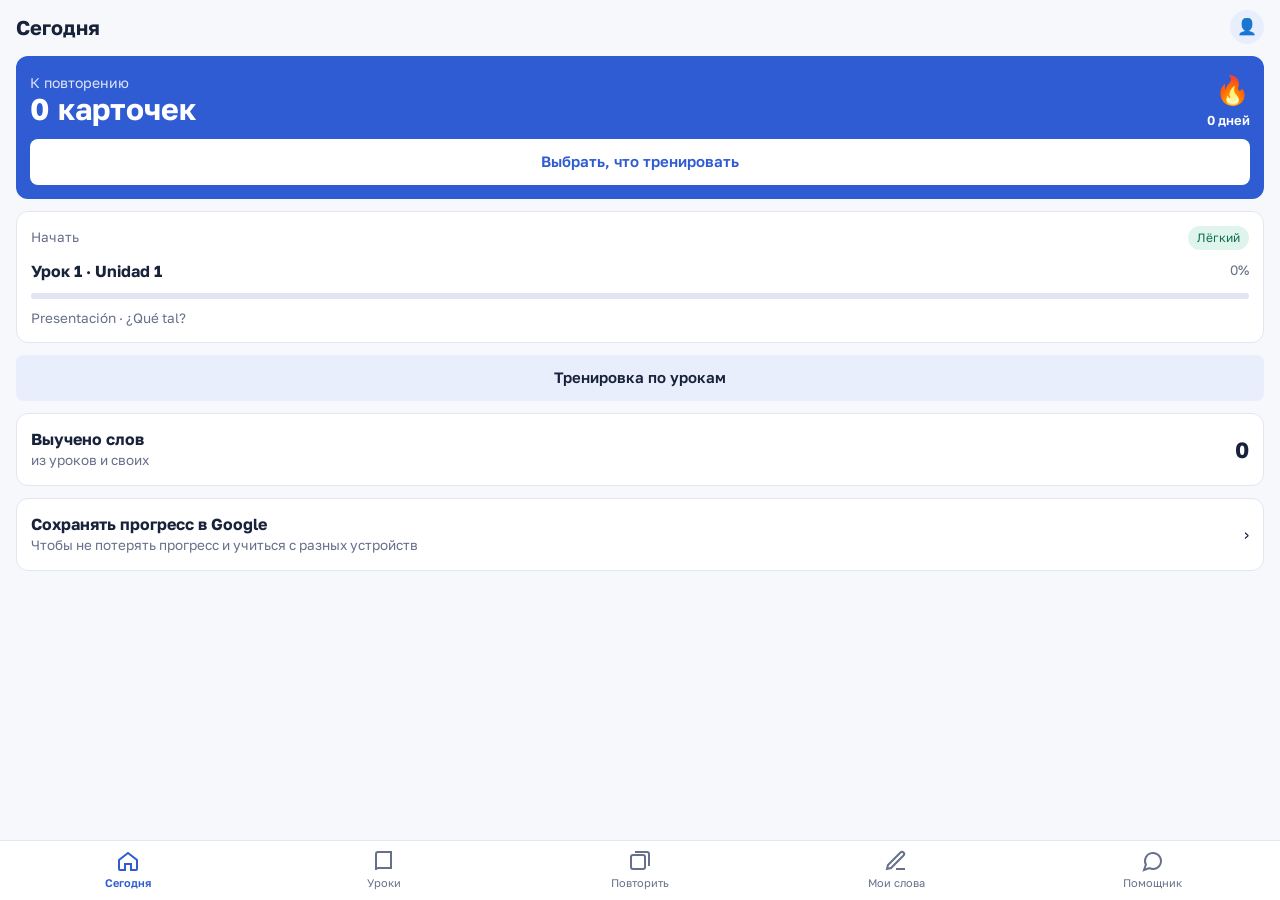
==== index.html @ 5d2f2ce5 "Еспаньола: PWA по учебнику Español Actual (Unidad 1) Co-Authored-By: Claude Opus 5.5 <noreply@anthro" ====
<!doctype html>
<html lang="ru" data-style="b">
<head>
<meta charset="utf-8">
<meta name="viewport" content="width=device-width,initial-scale=1,viewport-fit=cover">
<title>Еспаньола</title>
<meta name="description" content="Испанский по учебнику «Español Actual. Начальный курс»">
<meta name="theme-color" content="#2f5bd3">
<link rel="manifest" href="manifest.webmanifest">
<link rel="icon" href="icons/icon-192.png">
<link rel="apple-touch-icon" href="icons/icon-192.png">
<link rel="preconnect" href="https://fonts.googleapis.com">
<link rel="stylesheet" href="https://fonts.googleapis.com/css2?family=Unbounded:wght@500;700&family=Golos+Text:wght@400;500;600;700&display=swap">
<link rel="stylesheet" href="css/app.css">
</head>
<body>
<header class="top">
  <button class="back" id="back" aria-label="Назад" hidden>
    <svg viewBox="0 0 24 24" fill="none" stroke="currentColor" stroke-width="2.2"><path d="M15 18l-6-6 6-6"/></svg>
  </button>
  <h1 id="title">Еспаньола</h1>
  <span id="syncDot" class="sync-dot" title="Синхронизация"></span>
  <button class="ava" id="ava" aria-label="Профиль">?</button>
</header>

<main id="view" tabindex="-1"></main>

<nav class="tabs" role="tablist">
  <a href="#/today" data-tab="today"><svg viewBox="0 0 24 24" fill="none" stroke="currentColor" stroke-width="2"><path d="M3 11l9-7 9 7v9a1 1 0 0 1-1 1h-5v-6H9v6H4a1 1 0 0 1-1-1z"/></svg>Сегодня</a>
  <a href="#/lessons" data-tab="lessons"><svg viewBox="0 0 24 24" fill="none" stroke="currentColor" stroke-width="2"><path d="M4 5a2 2 0 0 1 2-2h13v16H6a2 2 0 0 0-2 2z"/><path d="M4 21V5"/></svg>Уроки</a>
  <a href="#/review" data-tab="review"><svg viewBox="0 0 24 24" fill="none" stroke="currentColor" stroke-width="2"><rect x="3" y="6" width="14" height="14" rx="2"/><path d="M7 3h12a2 2 0 0 1 2 2v12"/></svg>Повторить</a>
  <a href="#/my" data-tab="my"><svg viewBox="0 0 24 24" fill="none" stroke="currentColor" stroke-width="2"><path d="M12 20h9"/><path d="M16.5 3.5a2.1 2.1 0 0 1 3 3L7 19l-4 1 1-4z"/></svg>Мои слова</a>
  <a href="#/ai" data-tab="ai"><svg viewBox="0 0 24 24" fill="none" stroke="currentColor" stroke-width="2"><path d="M21 12a8 8 0 0 1-11.6 7.1L4 21l1.9-5.4A8 8 0 1 1 21 12z"/></svg>Помощник</a>
</nav>

<div id="toast" class="toast" role="status" aria-live="polite"></div>

<script src="config.js"></script>
<script type="module" src="js/main.js"></script>
</body>
</html>
---- css/app.css ----
/* Еспаньола — три стиля: a «Сиеста», b «Тетрадь», c «Азулежу» */
:root{
  --display:"Unbounded","Golos Text",system-ui,sans-serif;
  --body:"Golos Text",system-ui,-apple-system,"Segoe UI",Roboto,sans-serif;
  --ok:#16a37f; --bad:#d6372b; --warn:#d98a00;
}
html[data-style="a"]{--bg:#fffaf0;--fg:#2a1d14;--mut:#7d6a5a;--card:#ffffff;--line:#f0e2c8;--acc:#d6372b;--acc2:#f5b301;--soft:#fff0c2;--on-acc:#fff;--head:var(--display);--r:18px;color-scheme:light}
html[data-style="b"]{--bg:#f6f8fc;--fg:#18223a;--mut:#66708a;--card:#ffffff;--line:#e1e6f0;--acc:#2f5bd3;--acc2:#16a37f;--soft:#e8eefc;--on-acc:#fff;--head:var(--body);--r:12px;color-scheme:light}
html[data-style="c"]{--bg:#0f1a2e;--fg:#eef2fa;--mut:#9aa8c4;--card:#18263f;--line:#26375a;--acc:#ffb547;--acc2:#5ec2e6;--soft:#1f3150;--on-acc:#1a1206;--head:var(--display);--r:16px;--ok:#3ccf9e;--bad:#ff6b5e;color-scheme:dark}
html[data-style="c"] body{background-image:radial-gradient(circle at 10px 10px,rgba(94,194,230,.06) 3px,transparent 4px);background-size:20px 20px}

*{box-sizing:border-box}
html,body{margin:0;height:100%}
body{background:var(--bg);color:var(--fg);font-family:var(--body);font-size:16px;line-height:1.45;-webkit-tap-highlight-color:transparent;display:flex;flex-direction:column;overflow:hidden}
button,input,textarea,select{font:inherit;color:inherit}
a{color:var(--acc)}
[hidden]{display:none!important}

.top{display:flex;align-items:center;gap:8px;padding:calc(env(safe-area-inset-top,0px) + 10px) 16px 8px;background:var(--bg)}
.top h1{flex:1;margin:0;font-family:var(--head);font-size:20px;font-weight:700;white-space:nowrap;overflow:hidden;text-overflow:ellipsis}
.back{border:0;background:none;padding:4px;margin-left:-6px;width:34px;height:34px;color:var(--fg);cursor:pointer}
.back svg{width:24px;height:24px}
.ava{width:34px;height:34px;border-radius:50%;border:0;background:var(--soft);color:var(--acc);font-weight:700;cursor:pointer;overflow:hidden;padding:0;flex:none}
.ava img{width:100%;height:100%;object-fit:cover}
.sync-dot{width:8px;height:8px;border-radius:50%;background:transparent;flex:none}
.sync-dot.on{background:var(--ok)}.sync-dot.busy{background:var(--warn)}.sync-dot.err{background:var(--bad)}

main{flex:1;overflow-y:auto;padding:4px 16px 24px;display:flex;flex-direction:column;gap:12px;outline:none;-webkit-overflow-scrolling:touch}
main>*{flex:none}

.tabs{display:grid;grid-template-columns:repeat(5,1fr);border-top:1px solid var(--line);background:var(--card);padding-bottom:env(safe-area-inset-bottom,0px)}
.tabs a{font-size:11px;color:var(--mut);text-decoration:none;padding:8px 0 9px;display:grid;justify-items:center;gap:2px}
.tabs a.on{color:var(--acc);font-weight:600}
.tabs svg{width:24px;height:24px}

.c{background:var(--card);border:1px solid var(--line);border-radius:var(--r);padding:14px}
.c.tight{padding:10px 12px}
.stack{display:grid;gap:10px}
.hero{background:var(--acc);color:var(--on-acc);border:0}
.hero .big{font-family:var(--head);font-size:30px;font-weight:700;line-height:1.1}
.hero .btn{background:var(--card);color:var(--acc)}
.row{display:flex;justify-content:space-between;align-items:center;gap:8px}
.row.start{justify-content:flex-start}
.grow{flex:1;min-width:0}
.mut{color:var(--mut);font-size:13.5px}
.small{font-size:13px}
h2{font-family:var(--head);font-size:17px;margin:8px 0 0;font-weight:700}
h3{font-size:15px;margin:0}
.sec-title{font-size:12px;letter-spacing:.06em;text-transform:uppercase;color:var(--mut);margin:6px 2px -4px}

.btn{display:block;text-align:center;text-decoration:none;font-weight:600;font-size:15px;border:0;border-radius:calc(var(--r) - 4px);padding:12px 14px;background:var(--acc);color:var(--on-acc);cursor:pointer;width:100%}
.btn.ghost{background:var(--soft);color:var(--fg)}
.btn.line{background:transparent;border:1px solid var(--line);color:var(--fg)}
.btn.sm{width:auto;display:inline-block;padding:8px 12px;font-size:14px}
.btn:disabled{opacity:.5}
.btns{display:flex;gap:8px;flex-wrap:wrap}
.btns>.btn{flex:1}

.bar{height:6px;border-radius:3px;background:var(--line);overflow:hidden}
.bar i{display:block;height:100%;background:var(--acc2);transition:width .3s}
.chip{display:inline-block;font-size:12px;padding:3px 9px;border-radius:999px;background:var(--soft);color:var(--mut);white-space:nowrap;border:0}
button.chip{cursor:pointer}
.chip.on{background:var(--acc);color:var(--on-acc)}
.chip.lvl0{background:#dff5ec;color:#0c6b52}.chip.lvl1{background:#fff1cc;color:#8a5a00}.chip.lvl2{background:#fde2df;color:#a3261c}
html[data-style="c"] .chip.lvl0{background:#173f3a;color:#7fe3c1}html[data-style="c"] .chip.lvl1{background:#3d3218;color:#ffd47a}html[data-style="c"] .chip.lvl2{background:#47201f;color:#ff9c92}

.lesson{display:grid;grid-template-columns:40px 1fr auto;gap:12px;align-items:center;text-decoration:none;color:inherit}
.num{width:40px;height:40px;border-radius:10px;background:var(--soft);display:grid;place-items:center;font-weight:700;font-family:var(--head);color:var(--acc)}
.lesson.empty{opacity:.55}

.seg{display:flex;background:var(--soft);border-radius:999px;padding:3px;gap:2px}
.seg button{flex:1;text-align:center;font-size:13.5px;padding:7px 0;border-radius:999px;border:0;background:none;cursor:pointer;color:var(--fg)}
.seg button.on{background:var(--card);font-weight:600;box-shadow:0 1px 2px rgba(0,0,0,.08)}

.word-row{display:flex;align-items:center;gap:10px;padding:9px 0;border-top:1px solid var(--line)}
.word-row:first-child{border-top:0}
.word-row .es{font-weight:600}
.word-row .ru{color:var(--mut);font-size:14px}
.word-row .thumb{width:40px;height:40px;border-radius:8px;object-fit:cover;flex:none;background:var(--soft)}
.ic{display:inline-grid;place-items:center;width:36px;height:36px;border-radius:50%;background:var(--soft);font-size:16px;border:0;cursor:pointer;flex:none;text-decoration:none;color:var(--fg)}
.ic.on{background:var(--acc);color:var(--on-acc)}
.ic.rec{background:var(--bad);color:#fff;animation:pulse 1s infinite}
@keyframes pulse{50%{opacity:.6}}
.icons{display:flex;gap:6px}
.g{font-size:11px;color:var(--mut);margin-left:4px;font-weight:400}

table.gt{border-collapse:collapse;width:100%;font-size:14px}
table.gt td{border:1px solid var(--line);padding:6px 8px;vertical-align:top}
table.gt tr:first-child td{background:var(--soft);font-weight:600}
.scroll-x{overflow-x:auto}
ul.pts{margin:6px 0 0;padding-left:18px}
ul.pts li{margin:3px 0}
.ex-list{display:flex;flex-wrap:wrap;gap:6px;margin-top:8px}
.ex-list button{border:1px solid var(--line);background:var(--bg);border-radius:10px;padding:5px 9px;font-size:14px;cursor:pointer;text-align:left}

/* карточка */
.flash{cursor:pointer}
.flash .in{position:relative}
.face{min-height:260px;border-radius:var(--r);background:var(--card);border:1px solid var(--line);display:grid;place-items:center;text-align:center;padding:18px}
.face.fb-back,.flash.flip .face.fb-front{display:none}
.flash.flip .face.fb-back{display:grid;animation:flipIn .3s ease}
@keyframes flipIn{from{transform:rotateX(70deg);opacity:.2}to{transform:none;opacity:1}}
.face img{max-width:100%;max-height:130px;border-radius:10px;margin-bottom:8px}
.word{font-family:var(--head);font-size:28px;font-weight:700;line-height:1.2;word-break:break-word}
.grade{display:grid;grid-template-columns:repeat(3,1fr);gap:8px}
.grade button{font-weight:600;font-size:14px;border-radius:12px;border:1px solid var(--line);background:var(--card);padding:12px 0;cursor:pointer}
.grade button small{display:block;font-weight:400;color:var(--mut);font-size:11.5px}

/* тест */
.q-prompt .listen{width:72px;height:72px;font-size:30px}
.q-prompt{font-family:var(--head);font-size:24px;font-weight:700;text-align:center;line-height:1.25;word-break:break-word}
.q-kind{text-align:center}
.opts{display:grid;gap:8px}
.opts.pics{grid-template-columns:1fr 1fr}
.opt{border:1px solid var(--line);border-radius:12px;padding:13px 12px;background:var(--card);font-size:15.5px;text-align:left;cursor:pointer;width:100%}
.opt img{width:100%;height:110px;object-fit:cover;border-radius:8px;display:block}
.opt.ok{border-color:var(--ok);box-shadow:0 0 0 2px var(--ok) inset}
.opt.bad{border-color:var(--bad);box-shadow:0 0 0 2px var(--bad) inset}
.inp{width:100%;border:1px solid var(--line);border-radius:12px;padding:13px 12px;background:var(--card);font-size:17px}
.inp:focus{outline:2px solid var(--acc);outline-offset:0}
textarea.inp{min-height:120px;font-size:15px;resize:vertical}
.fb{border-radius:12px;padding:10px 12px;font-size:15px}
.fb.ok{background:color-mix(in srgb,var(--ok) 15%,var(--card));}
.fb.bad{background:color-mix(in srgb,var(--bad) 14%,var(--card));}
.fb.almost{background:color-mix(in srgb,var(--warn) 16%,var(--card));}
.tiles{display:flex;flex-wrap:wrap;gap:6px;min-height:46px;padding:6px;border:1px dashed var(--line);border-radius:12px}
.tile{border:1px solid var(--line);background:var(--card);border-radius:10px;padding:7px 10px;font-size:15.5px;cursor:pointer}
.accents{display:flex;gap:6px;flex-wrap:wrap}
.accents button{min-width:36px;padding:6px 0;border-radius:8px;border:1px solid var(--line);background:var(--card);cursor:pointer}

.check{display:flex;align-items:center;gap:10px;padding:8px 0;border-top:1px solid var(--line)}
.check:first-child{border-top:0}
.check input{width:20px;height:20px;accent-color:var(--acc)}

.bubble{padding:10px 12px;border-radius:14px;font-size:15px;max-width:88%;white-space:pre-wrap;word-break:break-word}
.bubble.me{background:var(--acc);color:var(--on-acc);align-self:flex-end}
.bubble.ai{background:var(--card);border:1px solid var(--line);align-self:flex-start}
.chat{display:flex;flex-direction:column;gap:8px}

.toast{position:fixed;left:50%;bottom:calc(76px + env(safe-area-inset-bottom,0px));transform:translateX(-50%) translateY(20px);background:var(--fg);color:var(--bg);padding:10px 14px;border-radius:12px;font-size:14px;opacity:0;pointer-events:none;transition:.25s;max-width:calc(100% - 32px);z-index:10}
.toast.show{opacity:1;transform:translateX(-50%)}
.field{display:grid;gap:4px}
.field label{font-size:13px;color:var(--mut)}
.styles{display:grid;grid-template-columns:repeat(3,1fr);gap:8px}
.styles button{border:1px solid var(--line);border-radius:12px;padding:10px 6px;background:var(--card);cursor:pointer;font-size:13px;display:grid;justify-items:center;gap:6px}
.styles button.on{box-shadow:0 0 0 2px var(--acc) inset}
.sw{width:22px;height:22px;border-radius:50%}
.steps{padding-left:20px;margin:6px 0}
.steps li{margin:6px 0}
code{background:var(--soft);padding:1px 5px;border-radius:5px;font-size:.92em;word-break:break-all}
.empty-note{text-align:center;color:var(--mut);padding:24px 8px}
.credit{font-size:11px;color:var(--mut)}
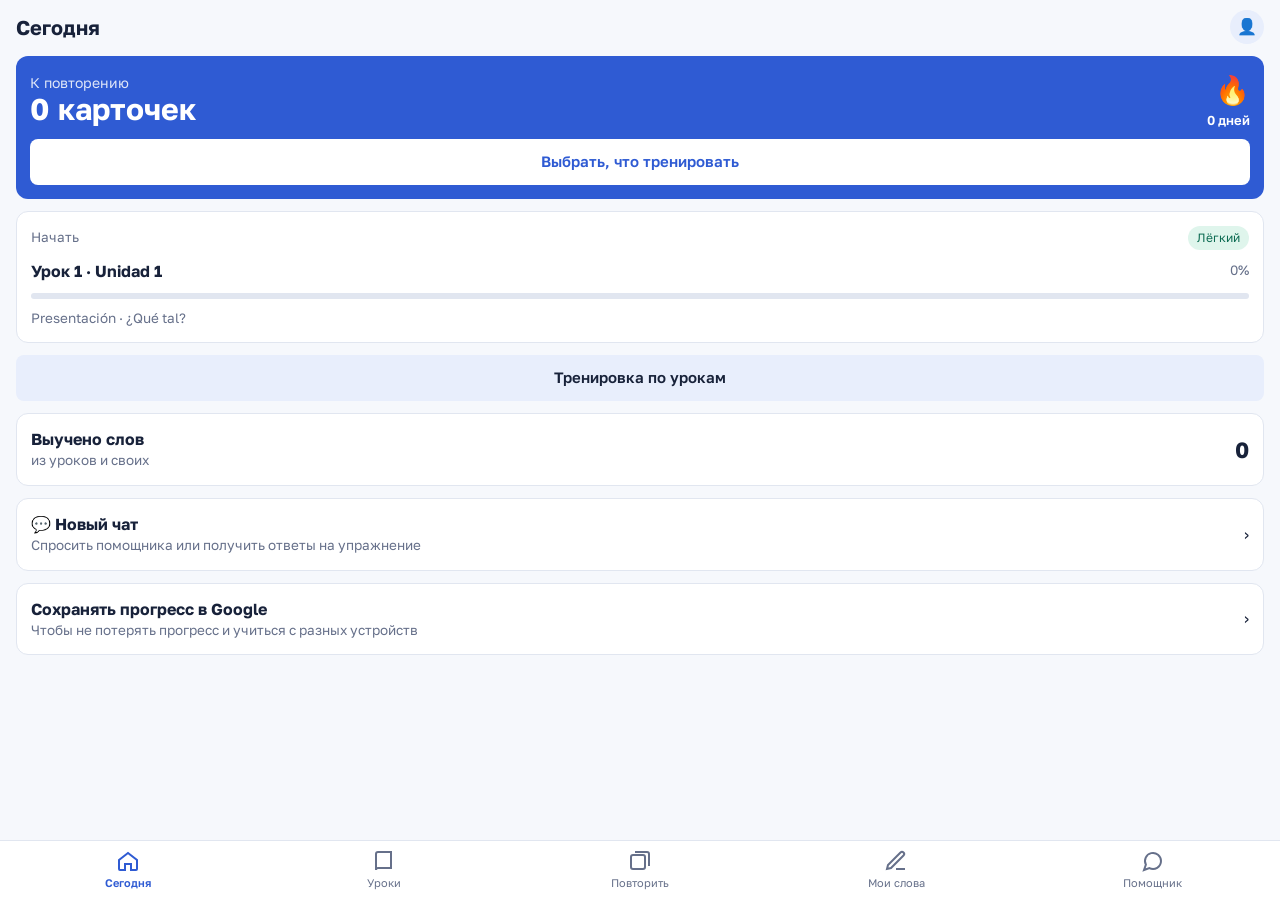
==== commit f3fc4e5b: "Название приложения: espanol.uchit Co-Authored-By: Claude Opus 5.5 <noreply@anthropic.com> Claude-Se" ====
--- a/index.html
+++ b/index.html
@@ -3,7 +3,7 @@
 <head>
 <meta charset="utf-8">
 <meta name="viewport" content="width=device-width,initial-scale=1,viewport-fit=cover">
-<title>Еспаньола</title>
+<title>espanol.uchit</title>
 <meta name="description" content="Испанский по учебнику «Español Actual. Начальный курс»">
 <meta name="theme-color" content="#2f5bd3">
 <link rel="manifest" href="manifest.webmanifest">
@@ -18,7 +18,7 @@
   <button class="back" id="back" aria-label="Назад" hidden>
     <svg viewBox="0 0 24 24" fill="none" stroke="currentColor" stroke-width="2.2"><path d="M15 18l-6-6 6-6"/></svg>
   </button>
-  <h1 id="title">Еспаньола</h1>
+  <h1 id="title">espanol.uchit</h1>
   <span id="syncDot" class="sync-dot" title="Синхронизация"></span>
   <button class="ava" id="ava" aria-label="Профиль">?</button>
 </header>
--- a/css/app.css
+++ b/css/app.css
@@ -1,4 +1,4 @@
-/* Еспаньола — три стиля: a «Сиеста», b «Тетрадь», c «Азулежу» */
+/* Еспаньола — три стиля: a «Сиеста», b «Тетрадь», c «Тёмная» */
 :root{
   --display:"Unbounded","Golos Text",system-ui,sans-serif;
   --body:"Golos Text",system-ui,-apple-system,"Segoe UI",Roboto,sans-serif;
@@ -6,8 +6,9 @@
 }
 html[data-style="a"]{--bg:#fffaf0;--fg:#2a1d14;--mut:#7d6a5a;--card:#ffffff;--line:#f0e2c8;--acc:#d6372b;--acc2:#f5b301;--soft:#fff0c2;--on-acc:#fff;--head:var(--display);--r:18px;color-scheme:light}
 html[data-style="b"]{--bg:#f6f8fc;--fg:#18223a;--mut:#66708a;--card:#ffffff;--line:#e1e6f0;--acc:#2f5bd3;--acc2:#16a37f;--soft:#e8eefc;--on-acc:#fff;--head:var(--body);--r:12px;color-scheme:light}
-html[data-style="c"]{--bg:#0f1a2e;--fg:#eef2fa;--mut:#9aa8c4;--card:#18263f;--line:#26375a;--acc:#ffb547;--acc2:#5ec2e6;--soft:#1f3150;--on-acc:#1a1206;--head:var(--display);--r:16px;--ok:#3ccf9e;--bad:#ff6b5e;color-scheme:dark}
-html[data-style="c"] body{background-image:radial-gradient(circle at 10px 10px,rgba(94,194,230,.06) 3px,transparent 4px);background-size:20px 20px}
+html[data-style="d"]{--bg:#0d0d0d;--fg:#f2f2f2;--mut:#a3a3a3;--card:#1a1a1a;--line:#2c2c2c;--acc:#ffd000;--acc2:#ffb300;--soft:#262626;--on-acc:#111;--head:var(--body);--r:14px;--ok:#7ed37e;--bad:#ff6b5e;color-scheme:dark}
+html[data-style="e"]{--bg:#0d0d0d;--fg:#f2f2f2;--mut:#a3a3a3;--card:#1a1a1a;--line:#2c2c2c;--acc:#e53935;--acc2:#ff7043;--soft:#262626;--on-acc:#fff;--head:var(--body);--r:14px;--ok:#7ed37e;--bad:#ff8a80;color-scheme:dark}
+html[data-style="c"]{--bg:#121212;--fg:#e8eaed;--mut:#9aa0a6;--card:#1e1f20;--line:#2e3033;--acc:#8ab4f8;--acc2:#81c995;--soft:#2a2b2e;--on-acc:#0b1a33;--head:var(--body);--r:14px;--ok:#81c995;--bad:#f28b82;color-scheme:dark}
 
 *{box-sizing:border-box}
 html,body{margin:0;height:100%}
@@ -62,7 +63,7 @@
 button.chip{cursor:pointer}
 .chip.on{background:var(--acc);color:var(--on-acc)}
 .chip.lvl0{background:#dff5ec;color:#0c6b52}.chip.lvl1{background:#fff1cc;color:#8a5a00}.chip.lvl2{background:#fde2df;color:#a3261c}
-html[data-style="c"] .chip.lvl0{background:#173f3a;color:#7fe3c1}html[data-style="c"] .chip.lvl1{background:#3d3218;color:#ffd47a}html[data-style="c"] .chip.lvl2{background:#47201f;color:#ff9c92}
+html[data-style="d"] .chip.lvl0,html[data-style="e"] .chip.lvl0,html[data-style="c"] .chip.lvl0{background:#1e3a2b;color:#81c995}html[data-style="d"] .chip.lvl1,html[data-style="e"] .chip.lvl1,html[data-style="c"] .chip.lvl1{background:#3a3220;color:#fdd663}html[data-style="d"] .chip.lvl2,html[data-style="e"] .chip.lvl2,html[data-style="c"] .chip.lvl2{background:#3c2321;color:#f28b82}
 
 .lesson{display:grid;grid-template-columns:40px 1fr auto;gap:12px;align-items:center;text-decoration:none;color:inherit}
 .num{width:40px;height:40px;border-radius:10px;background:var(--soft);display:grid;place-items:center;font-weight:700;font-family:var(--head);color:var(--acc)}
@@ -142,6 +143,7 @@
 .field{display:grid;gap:4px}
 .field label{font-size:13px;color:var(--mut)}
 .styles{display:grid;grid-template-columns:repeat(3,1fr);gap:8px}
+.styles button{min-width:0}
 .styles button{border:1px solid var(--line);border-radius:12px;padding:10px 6px;background:var(--card);cursor:pointer;font-size:13px;display:grid;justify-items:center;gap:6px}
 .styles button.on{box-shadow:0 0 0 2px var(--acc) inset}
 .sw{width:22px;height:22px;border-radius:50%}
@@ -150,3 +152,83 @@
 code{background:var(--soft);padding:1px 5px;border-radius:5px;font-size:.92em;word-break:break-all}
 .empty-note{text-align:center;color:var(--mut);padding:24px 8px}
 .credit{font-size:11px;color:var(--mut)}
+
+/* ---------- Чат с помощником ---------- */
+main.chatmode{padding:0;gap:0;overflow:hidden}
+.chat-scroll{flex:1 1 auto!important;overflow-y:auto;padding:8px 14px 16px;-webkit-overflow-scrolling:touch;scroll-behavior:auto}
+.chat{gap:14px;min-height:100%}
+.msg{display:flex;gap:10px;align-items:flex-start;animation:msgIn .22s ease-out}
+.msg.me{justify-content:flex-end}
+.msg .bubble.me{border-radius:20px 20px 6px 20px;padding:10px 14px;max-width:84%;font-size:15.5px;line-height:1.4}
+@keyframes msgIn{from{opacity:0;transform:translateY(6px)}to{opacity:1;transform:none}}
+.ai-ava,.chat-logo{flex:none;width:30px;height:30px;border-radius:50%;background:linear-gradient(135deg,var(--acc),var(--acc2));color:var(--on-acc);font:700 11px/30px var(--display);text-align:center;letter-spacing:.02em}
+.ai-body{flex:1;min-width:0}
+.md{font-size:15.5px;line-height:1.55;word-break:break-word}
+.md p{margin:0 0 8px}.md p:last-child{margin-bottom:0}
+.md h4{font-size:16px;margin:12px 0 6px;font-family:var(--head)}
+.md ul,.md ol{margin:4px 0 8px;padding-left:22px}
+.md li{margin:3px 0}
+.md hr{border:0;border-top:1px solid var(--line);margin:10px 0}
+.md pre{background:var(--soft);padding:10px 12px;border-radius:10px;overflow-x:auto;font-size:13.5px;white-space:pre-wrap}
+.md code{word-break:normal}
+.md-table{overflow-x:auto;margin:6px 0 10px;border:1px solid var(--line);border-radius:10px}
+.md table{border-collapse:collapse;width:100%;font-size:14px}
+.md th,.md td{padding:7px 10px;border-bottom:1px solid var(--line);text-align:left;vertical-align:top}
+.md th{background:var(--soft);font-weight:600}
+.md tr:last-child td{border-bottom:0}
+.msg.err .md{color:var(--bad)}
+.msg-acts{display:flex;gap:4px;margin-top:4px}
+.icon-btn{display:inline-flex;align-items:center;gap:5px;border:0;background:none;color:var(--mut);font-size:12.5px;padding:5px 6px;border-radius:8px;cursor:pointer}
+.icon-btn:active{background:var(--soft)}
+.icon-btn svg{width:16px;height:16px}
+.typing{display:flex;gap:4px;padding:11px 4px}
+.typing i{width:7px;height:7px;border-radius:50%;background:var(--mut);animation:dot 1.2s infinite ease-in-out}
+.typing i:nth-child(2){animation-delay:.15s}.typing i:nth-child(3){animation-delay:.3s}
+@keyframes dot{0%,80%,100%{opacity:.25;transform:translateY(0)}40%{opacity:1;transform:translateY(-4px)}}
+.chat-empty{margin:auto 0;display:grid;justify-items:center;text-align:center;gap:8px;padding:20px 4px}
+.chat-empty .chat-logo{width:52px;height:52px;line-height:52px;font-size:16px}
+.chat-empty h2{margin:4px 0 0;font-size:22px}
+.chat-empty>.mut{max-width:320px}
+.sugg-grid{display:grid;grid-template-columns:1fr 1fr;gap:8px;width:100%;margin-top:10px}
+.sugg{text-align:left;border:1px solid var(--line);background:var(--card);border-radius:14px;padding:10px 12px;cursor:pointer;display:grid;gap:3px}
+.sugg b{font-size:13.5px;font-weight:600;line-height:1.3}
+.sugg span{font-size:12px;color:var(--mut)}
+.sugg:active{background:var(--soft)}
+.composer{flex:none;padding:8px 12px 6px;background:var(--bg);border-top:1px solid var(--line)}
+.composer-box{display:flex;align-items:flex-end;gap:8px;background:var(--card);border:1px solid var(--line);border-radius:24px;padding:6px 6px 6px 16px;transition:border-color .15s}
+.composer-box:focus-within{border-color:var(--acc)}
+.composer-box textarea{flex:1;border:0;outline:0;background:none;resize:none;font-size:16px;line-height:1.4;padding:7px 0;max-height:140px}
+.send-btn{flex:none;width:38px;height:38px;border-radius:50%;border:0;background:var(--acc);color:var(--on-acc);display:grid;place-items:center;cursor:pointer;transition:opacity .15s,transform .1s}
+.send-btn svg{width:20px;height:20px}
+.send-btn:disabled{opacity:.35}
+.send-btn:not(:disabled):active{transform:scale(.92)}
+.composer-foot{display:flex;justify-content:space-between;align-items:center;min-height:28px;padding:2px 6px 0}
+.composer-foot .mut{font-size:11.5px}
+.sheet-wrap{position:fixed;inset:0;background:rgba(0,0,0,.4);z-index:20;display:flex;align-items:flex-end;animation:fadeIn .15s}
+.sheet{background:var(--bg);width:100%;max-height:80vh;border-radius:20px 20px 0 0;padding:16px 16px calc(16px + env(safe-area-inset-bottom,0px));display:flex;flex-direction:column;animation:sheetUp .2s ease-out}
+.hist-list{overflow-y:auto;display:grid;gap:6px}
+.hist-item{display:flex;align-items:center;gap:4px;background:var(--card);border:1px solid var(--line);border-radius:12px;padding-right:4px}
+.hist-item.on{border-color:var(--acc)}
+.hist-open{flex:1;min-width:0;text-align:left;border:0;background:none;padding:10px 12px;cursor:pointer;display:grid;gap:2px}
+.hist-open span{white-space:nowrap;overflow:hidden;text-overflow:ellipsis;font-weight:500}
+.hist-open small{color:var(--mut);font-size:12px}
+@keyframes fadeIn{from{opacity:0}}
+@keyframes sheetUp{from{transform:translateY(40px);opacity:.5}}
+
+.me-col{display:grid;justify-items:end;gap:6px;max-width:84%}
+.me-col .bubble.me{max-width:100%}
+.msg-img{max-width:180px;max-height:220px;border-radius:14px;border:1px solid var(--line);object-fit:cover}
+.attach-btn{flex:none;width:38px;height:38px;margin-left:-10px;border-radius:50%;display:grid;place-items:center;color:var(--mut);cursor:pointer}
+.attach-btn:active{background:var(--soft)}
+.attach-btn svg{width:22px;height:22px}
+.attach-prev{display:flex;align-items:center;gap:8px;padding:0 4px 8px}
+.attach-prev img{width:44px;height:44px;border-radius:10px;object-fit:cover;border:1px solid var(--line)}
+.attach-prev span{flex:1}
+html[data-style="c"] .hero{background:#1c2b45;color:var(--fg)}
+html[data-style="d"] .hero{background:#2a2300;color:var(--fg)}html[data-style="e"] .hero{background:#2e1212;color:var(--fg)}
+html[data-style="d"] .hero .btn,html[data-style="e"] .hero .btn{background:var(--acc);color:var(--on-acc)}
+html[data-style="c"] .hero .btn{background:var(--acc);color:var(--on-acc)}
+.topic-grid{display:grid;grid-template-columns:1fr 1fr;gap:8px}
+.topic{display:grid;gap:2px;text-decoration:none;color:inherit;padding:12px}
+.topic span{font-size:24px}
+.topic small{font-size:12px;line-height:1.3}
